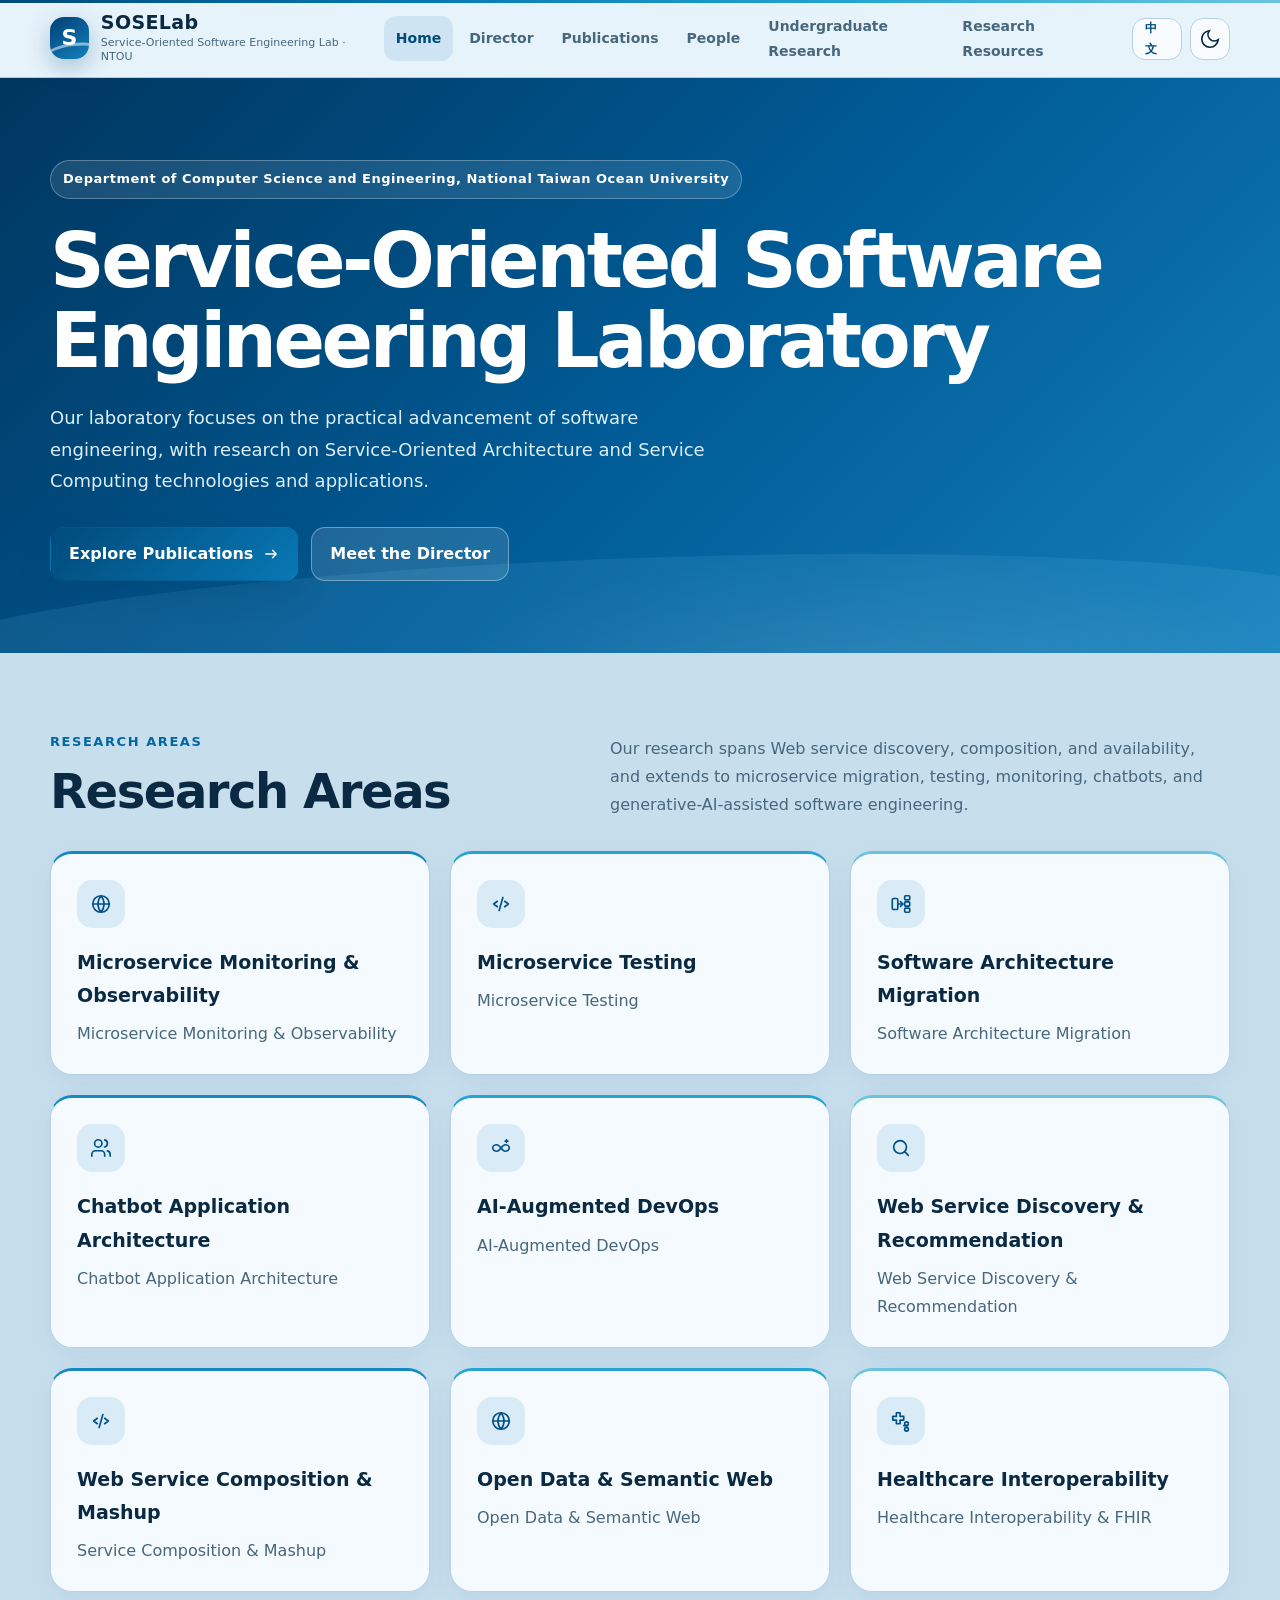
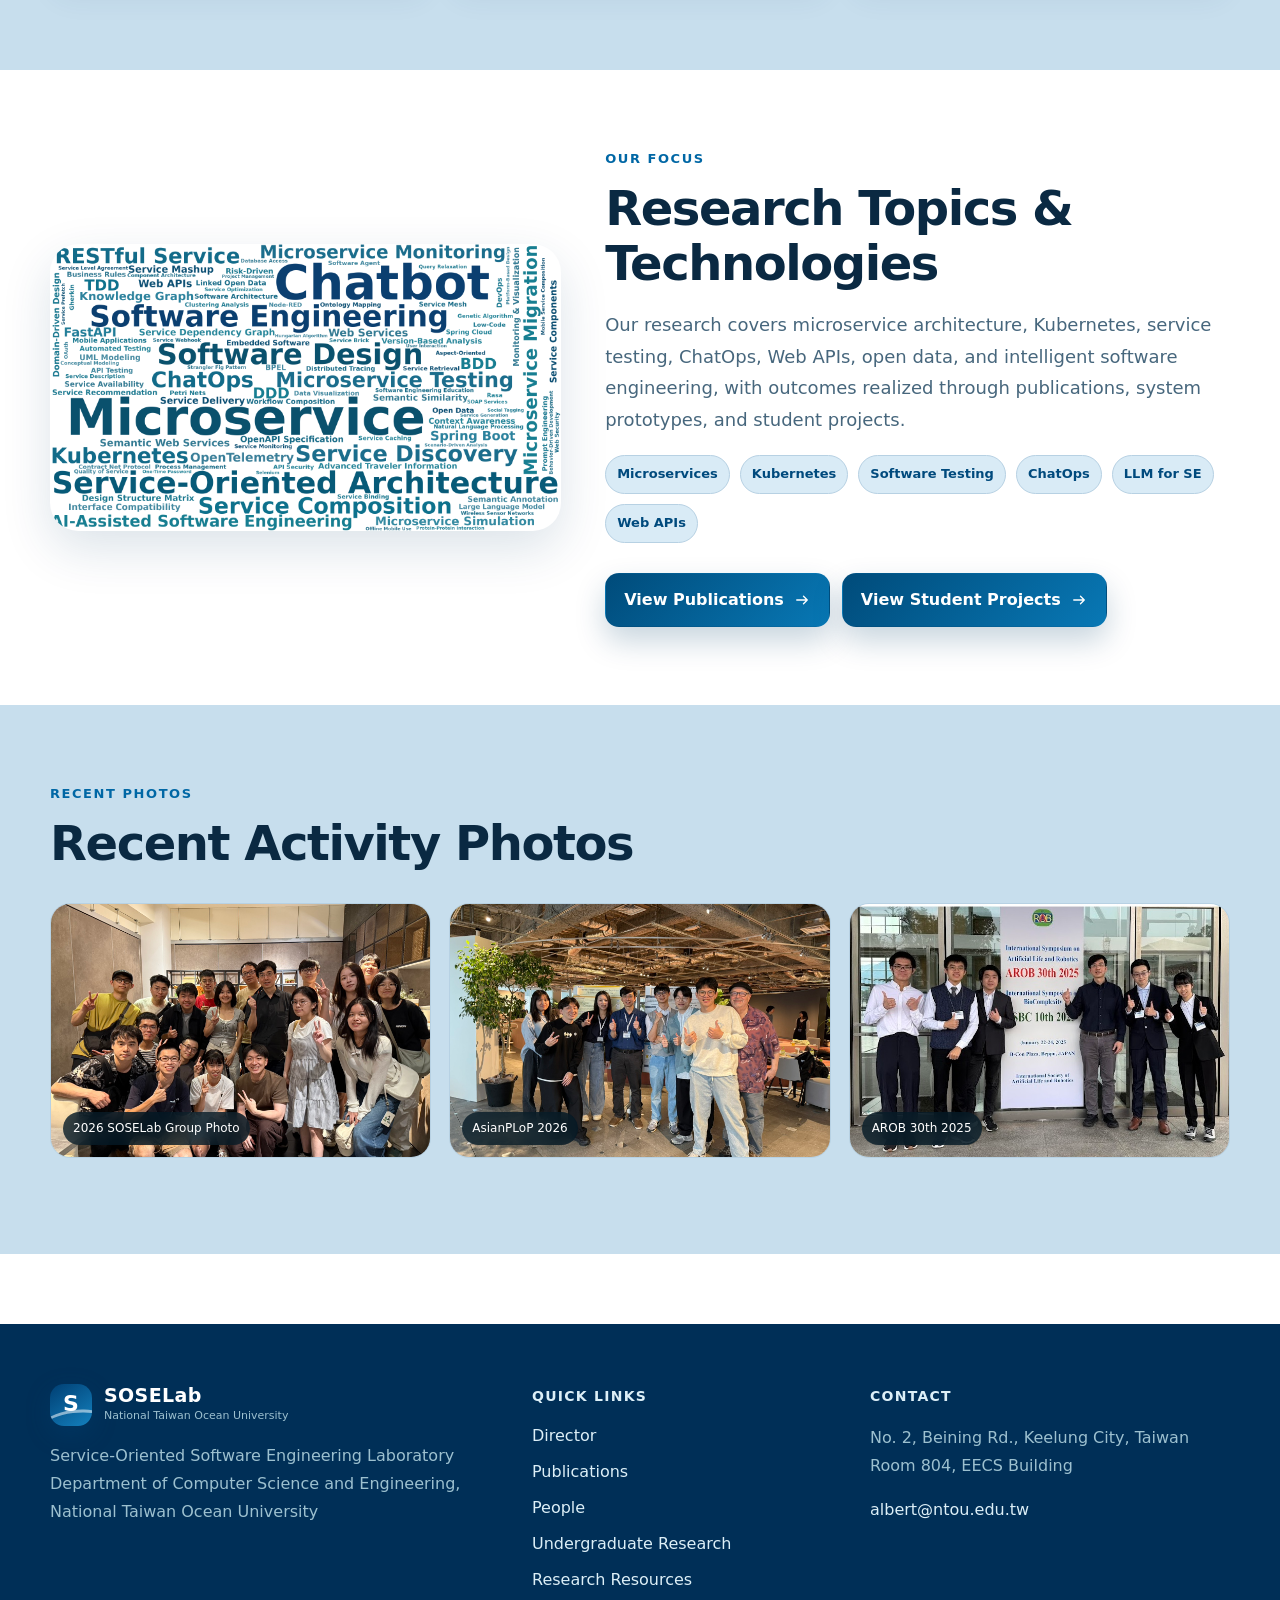
==== en/index.html @ e010d65a "Initial commit" ====
<!DOCTYPE html>

<html data-theme="light" lang="en">
<head>
<meta charset="utf-8"/>
<meta content="width=device-width, initial-scale=1" name="viewport"/>
<title>Home | SOSELab</title>
<meta content="SOSELab - Service-Oriented Software Engineering Laboratory at National Taiwan Ocean University." name="description"/>
<meta content="#004f7c" name="theme-color"/>
<link href="../assets/images/favicon.svg" rel="icon" type="image/svg+xml"/>
<link href="../assets/css/site.css" rel="stylesheet"/>
<link href="../index.html" hreflang="zh-Hant" rel="alternate"/>
<style>
        /* Keep recent activity photos visually consistent without modifying source files. Using a 3:2 presentation ratio. */
        .gallery figure {
            display: flex;
            flex-direction: column;
        }

        .gallery figure img {
            width: 100%;
            aspect-ratio: 3 / 2;
            object-fit: cover;
            object-position: center;
            display: block;
        }

        .gallery figcaption {
            margin-top: auto;
        }
    </style>
</head>
<body class="home-page">
<a class="skip-link" href="#main">Skip to main content</a>
<header class="site-header" id="top">
<div class="container header-inner">
<a aria-label="SOSELab Home" class="brand" href="index.html">
<span class="brand-mark"><span>S</span></span>
<span><strong>SOSELab</strong><small>Service-Oriented Software Engineering Lab · NTOU</small></span>
</a>
<nav aria-label="Main navigation" class="desktop-nav"><a class="nav-link active" href="index.html">Home</a><a class="nav-link" href="director.html">Director</a><a class="nav-link" href="publications.html">Publications</a><a class="nav-link" href="people.html">People</a><a class="nav-link" href="projects.html">Undergraduate Research</a><a class="nav-link" href="resources.html">Research Resources</a></nav>
<div class="header-actions"><a aria-label="切換至中文版" class="lang-switch" href="../index.html" lang="zh-Hant">中文</a>
<button aria-label="Toggle dark mode" class="icon-btn" data-theme-toggle=""><svg aria-hidden="true" class="icon" fill="none" height="22" stroke="currentColor" stroke-linecap="round" stroke-linejoin="round" stroke-width="1.8" viewbox="0 0 24 24" width="22">
<path d="M21 12.79A9 9 0 1 1 11.21 3 7 7 0 0 0 21 12.79Z"></path>
</svg></button>
<button aria-expanded="false" aria-label="Open menu" class="icon-btn mobile-menu-btn" data-menu-toggle=""><svg aria-hidden="true" class="icon" fill="none" height="22" stroke="currentColor" stroke-linecap="round" stroke-linejoin="round" stroke-width="1.8" viewbox="0 0 24 24" width="22">
<path d="M4 7h16M4 12h16M4 17h16"></path>
</svg></button>
</div>
</div>
<nav aria-label="Mobile navigation" class="mobile-nav" data-mobile-nav=""><a class="nav-link active" href="index.html">Home</a><a class="nav-link" href="director.html">Director</a><a class="nav-link" href="publications.html">Publications</a><a class="nav-link" href="people.html">People</a><a class="nav-link" href="projects.html">Undergraduate Research</a><a class="nav-link" href="resources.html">Research Resources</a></nav>
</header>
<main id="main">
<section class="hero">
<div class="container">
<div><span class="eyebrow">Department of Computer Science and Engineering, National Taiwan Ocean University</span>
<h1>Service-Oriented Software Engineering Laboratory</h1>
<p class="lead">Our laboratory focuses on the practical advancement of software engineering, with research on Service-Oriented Architecture and Service Computing technologies and applications.</p>
<div class="actions"><a class="btn btn-primary" href="publications.html">Explore Publications <svg aria-hidden="true" class="icon" fill="none" height="18" stroke="currentColor" stroke-linecap="round" stroke-linejoin="round" stroke-width="1.8" viewbox="0 0 24 24" width="18">
<path d="M5 12h14m-5-5 5 5-5 5"></path>
</svg></a><a class="btn btn-secondary" href="director.html">Meet the Director</a></div>
</div>
</div>
</section>
<section class="section section-alt">
<div class="container">
<div class="section-head">
<div>
<div class="kicker">Research Areas</div>
<h2>Research Areas</h2>
</div>
<p>Our research spans Web service discovery, composition, and availability, and extends to microservice migration, testing, monitoring, chatbots, and generative-AI-assisted software engineering.</p>
</div>
<div class="grid grid-3">
<article class="card research-card reveal">
<div class="card-icon"><svg aria-hidden="true" class="icon" fill="none" height="22" stroke="currentColor" stroke-linecap="round" stroke-linejoin="round" stroke-width="1.8" viewbox="0 0 24 24" width="22">
<circle cx="12" cy="12" r="9"></circle>
<path d="M3 12h18M12 3a14 14 0 0 1 0 18M12 3a14 14 0 0 0 0 18"></path>
</svg></div>
<h3>Microservice Monitoring &amp; Observability</h3>
<p>Microservice Monitoring &amp; Observability</p>
</article>
<article class="card research-card reveal">
<div class="card-icon"><svg aria-hidden="true" class="icon" fill="none" height="22" stroke="currentColor" stroke-linecap="round" stroke-linejoin="round" stroke-width="1.8" viewbox="0 0 24 24" width="22">
<path d="m8 9-4 3 4 3M16 9l4 3-4 3M14 5l-4 14"></path>
</svg></div>
<h3>Microservice Testing</h3>
<p>Microservice Testing</p>
</article>
<article class="card research-card reveal">
<div class="card-icon">
<svg aria-hidden="true" class="icon" fill="none" height="22" stroke="currentColor" stroke-linecap="round" stroke-linejoin="round" stroke-width="1.8" viewbox="0 0 24 24" width="22">
<rect height="12" rx="1.5" width="6" x="2.5" y="6"></rect>
<path d="M9 12h5"></path>
<path d="m11.5 9.5 2.5 2.5-2.5 2.5"></path>
<rect height="4.5" rx="1" width="5.5" x="16" y="3"></rect>
<rect height="4.5" rx="1" width="5.5" x="16" y="9.75"></rect>
<rect height="4.5" rx="1" width="5.5" x="16" y="16.5"></rect>
</svg>
</div>
<h3>Software Architecture Migration</h3>
<p>Software Architecture Migration</p>
</article>
<article class="card research-card reveal">
<div class="card-icon"><svg aria-hidden="true" class="icon" fill="none" height="22" stroke="currentColor" stroke-linecap="round" stroke-linejoin="round" stroke-width="1.8" viewbox="0 0 24 24" width="22">
<path d="M16 21v-2a4 4 0 0 0-4-4H6a4 4 0 0 0-4 4v2"></path>
<circle cx="9" cy="7" r="4"></circle>
<path d="M22 21v-2a4 4 0 0 0-3-3.87M16 3.13a4 4 0 0 1 0 7.75"></path>
</svg></div>
<h3>Chatbot Application Architecture</h3>
<p>Chatbot Application Architecture</p>
</article>
<article class="card research-card reveal">
<div class="card-icon">
<svg aria-hidden="true" class="icon" fill="none" height="22" stroke="currentColor" stroke-linecap="round" stroke-linejoin="round" stroke-width="1.8" viewbox="0 0 24 24" width="22">
<!-- DevOps infinity -->
<path d="M7.5 8.5c-2.5 0-4.5 1.6-4.5 3.5s2 3.5 4.5 3.5
                                        c3.5 0 5.5-7 9-7
                                        2.5 0 4.5 1.6 4.5 3.5s-2 3.5-4.5 3.5
                                        c-3.5 0-5.5-7-9-7Z">
</path>
<!-- AI spark -->
<path d="M18 3v3"></path>
<path d="M16.5 4.5h3"></path>
</svg>
</div>
<h3>AI-Augmented DevOps</h3>
<p>AI-Augmented DevOps</p>
</article>
<article class="card research-card reveal">
<div class="card-icon"><svg aria-hidden="true" class="icon" fill="none" height="22" stroke="currentColor" stroke-linecap="round" stroke-linejoin="round" stroke-width="1.8" viewbox="0 0 24 24" width="22">
<circle cx="11" cy="11" r="7"></circle>
<path d="m20 20-4-4"></path>
</svg></div>
<h3>Web Service Discovery &amp; Recommendation</h3>
<p>Web Service Discovery &amp; Recommendation</p>
</article>
<article class="card research-card reveal">
<div class="card-icon"><svg aria-hidden="true" class="icon" fill="none" height="22" stroke="currentColor" stroke-linecap="round" stroke-linejoin="round" stroke-width="1.8" viewbox="0 0 24 24" width="22">
<path d="m8 9-4 3 4 3M16 9l4 3-4 3M14 5l-4 14"></path>
</svg></div>
<h3>Web Service Composition &amp; Mashup</h3>
<p>Service Composition &amp; Mashup</p>
</article>
<article class="card research-card reveal">
<div class="card-icon"><svg aria-hidden="true" class="icon" fill="none" height="22" stroke="currentColor" stroke-linecap="round" stroke-linejoin="round" stroke-width="1.8" viewbox="0 0 24 24" width="22">
<circle cx="12" cy="12" r="9"></circle>
<path d="M3 12h18M12 3a14 14 0 0 1 0 18M12 3a14 14 0 0 0 0 18"></path>
</svg></div>
<h3>Open Data &amp; Semantic Web</h3>
<p>Open Data &amp; Semantic Web</p>
</article>
<article class="card research-card reveal">
<div class="card-icon">
<svg aria-hidden="true" class="icon" fill="none" height="22" stroke="currentColor" stroke-linecap="round" stroke-linejoin="round" stroke-width="1.8" viewbox="0 0 24 24" width="22">
 Healthcare 
<path d="M7 3h4v4h4v4h-4v4H7v-4H3V7h4V3Z"></path>
 Interoperability 
<circle cx="18" cy="15" r="2"></circle>
<circle cx="18" cy="21" r="2"></circle>
<path d="M15 17h1"></path>
<path d="M18 17v2"></path>
</svg>
</div>
<h3>Healthcare Interoperability</h3>
<p>Healthcare Interoperability &amp; FHIR</p>
</article>
</div>
</div>
</section>
<section class="section">
<div class="container feature-panel">
<div><img alt="SOSELab 研究關鍵字文字雲" src="../assets/images/wordcloud.png"/></div>
<div>
<div class="kicker">Our Focus</div>
<h2 class="page-title">Research Topics &amp; Technologies</h2>
<p class="lead">Our research covers microservice architecture, Kubernetes, service testing, ChatOps, Web APIs, open data, and intelligent software engineering, with outcomes realized through publications, system prototypes, and student projects.</p>
<div class="tag-list"><span class="tag">Microservices</span><span class="tag">Kubernetes</span><span class="tag">Software Testing</span><span class="tag">ChatOps</span><span class="tag">LLM for
                            SE</span><span class="tag">Web APIs</span></div>
<div class="actions"><a class="btn btn-primary" href="publication.html">View Publications <svg aria-hidden="true" class="icon" fill="none" height="18" stroke="currentColor" stroke-linecap="round" stroke-linejoin="round" stroke-width="1.8" viewbox="0 0 24 24" width="18">
<path d="M5 12h14m-5-5 5 5-5 5"></path>
</svg></a>
<a class="btn btn-primary" href="projects.html">View Student Projects <svg aria-hidden="true" class="icon" fill="none" height="18" stroke="currentColor" stroke-linecap="round" stroke-linejoin="round" stroke-width="1.8" viewbox="0 0 24 24" width="18">
<path d="M5 12h14m-5-5 5 5-5 5"></path>
</svg></a>
</div>
</div>
</div>
</section>
<section class="section section-alt">
<div class="container">
<div class="section-head">
<div>
<div class="kicker">Recent Photos</div>
<h2>Recent Activity Photos</h2>
</div>
</div>
<div class="gallery">
<figure><img alt="SOSELab 2026 實驗室合照" loading="lazy" src="../assets/images/soselab-2026.jpg"/>
<figcaption>2026 SOSELab Group Photo</figcaption>
</figure>
<figure><img alt="SOSELab 參與 AsianPLoP 2026 研討會合照" loading="lazy" src="../assets/images/soselab-2026-asianplop.jpg"/>
<figcaption>AsianPLoP 2026</figcaption>
</figure>
<figure><img alt="SOSELab 參與 AROB 30th 2025 研討會合照" loading="lazy" src="../assets/images/soselab-2025-arob.jpeg"/>
<figcaption>AROB 30th 2025</figcaption>
</figure>
</div>
</div>
</section>
</main>
<footer class="site-footer">
<div class="container footer-grid">
<div><a class="brand footer-brand" href="index.html"><span class="brand-mark"><span>S</span></span><span><strong>SOSELab</strong><small>National Taiwan
                            Ocean University</small></span></a>
<p>Service-Oriented Software Engineering Laboratory<br/>Department of Computer Science and Engineering, National Taiwan Ocean University</p>
</div>
<div>
<h3>Quick Links</h3>
<div class="footer-links"><a href="director.html">Director</a><a href="publications.html">Publications</a><a href="people.html">People</a><a href="projects.html">Undergraduate Research</a><a href="resources.html">Research Resources</a>
</div>
</div>
<div>
<h3>Contact</h3>
<p>No. 2, Beining Rd., Keelung City, Taiwan<br/>Room 804, EECS Building</p><a href="mailto:albert@ntou.edu.tw">albert@ntou.edu.tw</a>
</div>
</div>
</footer>
<script src="../assets/js/site.js"></script>
</body>
</html>
---- assets/css/site.css ----
:root {
  --bg: #dcecf7;
  --surface: #f8fcff;
  --surface-2: #cfe4f3;
  --text: #0a2740;
  --muted: #4b6d86;
  --line: #b8d4e6;
  --primary: #0067a5;
  --primary-2: #003f73;
  --accent: #2f8fc7;
  --navy: #002f57;
  --shadow: 0 18px 50px rgba(0, 61, 105, .16);
  --radius: 22px;
  --max: 1180px;
  --header: 78px
}

html[data-theme="dark"] {
  --bg: #061d31;
  --surface: #0b2b45;
  --surface-2: #103a5b;
  --text: #edf7ff;
  --muted: #adc9dc;
  --line: #285879;
  --primary: #54b6ee;
  --primary-2: #8bcdf2;
  --accent: #6bbce9;
  --navy: #d9efff;
  --shadow: 0 18px 55px rgba(0, 0, 0, .32)
}

* {
  box-sizing: border-box
}

html {
  scroll-behavior: smooth
}

body {
  margin: 0;
  background: var(--bg);
  color: var(--text);
  font-family: Inter, "Noto Sans TC", "PingFang TC", "Microsoft JhengHei", system-ui, -apple-system, sans-serif;
  line-height: 1.75
}

a {
  color: inherit;
  text-decoration: none
}

img {
  max-width: 100%;
  display: block
}

button,
input,
select {
  font: inherit
}

.container {
  width: min(calc(100% - 40px), var(--max));
  margin-inline: auto
}

.skip-link {
  position: fixed;
  left: 12px;
  top: -60px;
  background: var(--surface);
  padding: 10px 14px;
  z-index: 9999;
  border-radius: 10px
}

.skip-link:focus {
  top: 12px
}

.site-header {
  height: var(--header);
  position: sticky;
  top: 0;
  z-index: 100;
  background: color-mix(in srgb, var(--bg) 88%, transparent);
  backdrop-filter: blur(18px);
  border-bottom: 1px solid color-mix(in srgb, var(--line) 70%, transparent)
}

.header-inner {
  height: 100%;
  display: flex;
  align-items: center;
  justify-content: space-between;
  gap: 24px
}

.brand {
  display: flex;
  align-items: center;
  gap: 12px
}

.brand-mark {
  width: 42px;
  height: 42px;
  border-radius: 14px;
  display: grid;
  place-items: center;
  background: linear-gradient(145deg, var(--primary-2), var(--accent));
  box-shadow: 0 8px 24px rgba(0, 108, 168, .28);
  color: white;
  font-weight: 800
}

.brand-mark span {
  font-size: 22px
}

.brand strong {
  display: block;
  line-height: 1.1;
  font-size: 19px;
  letter-spacing: .02em
}

.brand small {
  display: block;
  color: var(--muted);
  font-size: 11px;
  line-height: 1.35;
  margin-top: 3px
}

.desktop-nav {
  display: flex;
  align-items: center;
  gap: 4px
}

.nav-link {
  padding: 10px 12px;
  border-radius: 12px;
  color: var(--muted);
  font-size: 14px;
  font-weight: 650
}

.nav-link:hover,
.nav-link.active {
  background: var(--surface-2);
  color: var(--primary-2)
}

.header-actions {
  display: flex;
  gap: 8px
}

.icon-btn {
  width: 42px;
  height: 42px;
  border: 1px solid var(--line);
  background: var(--surface);
  color: var(--text);
  border-radius: 13px;
  display: grid;
  place-items: center;
  cursor: pointer
}

.icon-btn:hover {
  transform: translateY(-1px);
  box-shadow: var(--shadow)
}

.mobile-menu-btn,
.mobile-nav {
  display: none
}

.icon {
  vertical-align: -.16em
}

.hero {
  position: relative;
  overflow: hidden;
  padding: 82px 0 72px;
  background: radial-gradient(circle at 15% 20%, color-mix(in srgb, var(--accent) 18%, transparent), transparent 36%), radial-gradient(circle at 85% 0%, color-mix(in srgb, var(--primary-2) 18%, transparent), transparent 36%)
}

.hero-grid {
  display: grid;
  grid-template-columns: 1.05fr .95fr;
  gap: 56px;
  align-items: center
}

.eyebrow {
  display: inline-flex;
  align-items: center;
  gap: 9px;
  padding: 7px 12px;
  border: 1px solid color-mix(in srgb, var(--primary) 30%, var(--line));
  background: color-mix(in srgb, var(--surface) 75%, transparent);
  border-radius: 999px;
  color: var(--primary-2);
  font-size: 13px;
  font-weight: 750;
  letter-spacing: .04em
}

.hero h1 {
  font-size: clamp(42px, 6.2vw, 76px);
  line-height: 1.05;
  margin: 22px 0 22px;
  letter-spacing: -.045em
}

.gradient-text {
  background: linear-gradient(120deg, var(--primary-2), var(--accent));
  -webkit-background-clip: text;
  background-clip: text;
  color: transparent
}

.lead {
  font-size: 18px;
  color: var(--muted);
  max-width: 680px
}

.actions {
  display: flex;
  flex-wrap: wrap;
  gap: 12px;
  margin-top: 30px
}

.btn {
  display: inline-flex;
  align-items: center;
  justify-content: center;
  gap: 9px;
  padding: 12px 18px;
  border-radius: 14px;
  border: 1px solid var(--line);
  font-weight: 750;
  transition: .2s ease
}

.btn-primary {
  background: linear-gradient(135deg, var(--primary-2), var(--primary));
  color: white;
  border-color: transparent;
  box-shadow: 0 14px 30px rgba(0, 63, 107, .22)
}

.btn-secondary {
  background: var(--surface)
}

.btn:hover {
  transform: translateY(-2px);
  box-shadow: var(--shadow)
}

.hero-media {
  position: relative
}

.hero-photo {
  border-radius: 30px;
  aspect-ratio: 1.22;
  object-fit: cover;
  box-shadow: 0 35px 80px rgba(8, 47, 73, .24);
  border: 7px solid color-mix(in srgb, var(--surface) 78%, transparent)
}

.floating-card {
  position: absolute;
  left: -28px;
  bottom: -26px;
  padding: 16px 18px;
  background: color-mix(in srgb, var(--surface) 90%, transparent);
  border: 1px solid var(--line);
  backdrop-filter: blur(16px);
  box-shadow: var(--shadow);
  border-radius: 18px
}

.floating-card strong {
  display: block;
  font-size: 26px;
  color: var(--primary-2);
  line-height: 1.1
}

.floating-card span {
  font-size: 12px;
  color: var(--muted)
}

.section {
  padding: 78px 0
}

.section.compact {
  padding: 52px 0
}

.section-alt {
  background: var(--surface-2)
}

.section-head {
  display: flex;
  align-items: end;
  justify-content: space-between;
  gap: 20px;
  margin-bottom: 32px
}

.section-head h2,
.page-title {
  font-size: clamp(30px, 4vw, 48px);
  line-height: 1.15;
  margin: 0;
  letter-spacing: -.03em
}

.section-head p {
  max-width: 620px;
  color: var(--muted);
  margin: 0
}

.kicker {
  color: var(--primary);
  font-size: 13px;
  font-weight: 800;
  letter-spacing: .12em;
  text-transform: uppercase;
  margin-bottom: 10px
}

.grid {
  display: grid;
  gap: 20px
}

.grid-3 {
  grid-template-columns: repeat(3, 1fr)
}

.grid-4 {
  grid-template-columns: repeat(4, 1fr)
}

.card {
  background: var(--surface);
  border: 1px solid var(--line);
  border-radius: var(--radius);
  padding: 26px;
  box-shadow: 0 8px 28px rgba(8, 47, 73, .04)
}

.card:hover {
  box-shadow: var(--shadow)
}

.card-icon {
  width: 48px;
  height: 48px;
  border-radius: 15px;
  display: grid;
  place-items: center;
  background: var(--surface-2);
  color: var(--primary-2);
  margin-bottom: 18px
}

.card h3 {
  margin: 0 0 8px;
  font-size: 19px
}

.card p {
  margin: 0;
  color: var(--muted)
}

.stat-card strong {
  font-size: 36px;
  line-height: 1;
  color: var(--primary-2);
  display: block
}

.stat-card span {
  color: var(--muted);
  font-size: 13px
}

.research-card {
  min-height: 210px;
  display: flex;
  flex-direction: column
}

.research-card .number {
  margin-top: auto;
  color: var(--muted);
  font-size: 12px;
  font-weight: 800;
  letter-spacing: .12em
}

.feature-panel {
  display: grid;
  grid-template-columns: .9fr 1.1fr;
  gap: 44px;
  align-items: center
}

.feature-panel img {
  border-radius: 28px;
  background: white;
  box-shadow: var(--shadow)
}

.tag-list {
  display: flex;
  flex-wrap: wrap;
  gap: 10px;
  margin-top: 20px
}

.tag {
  padding: 7px 11px;
  border-radius: 999px;
  background: var(--surface-2);
  border: 1px solid var(--line);
  color: var(--primary-2);
  font-size: 13px;
  font-weight: 700
}

.page-hero {
  padding: 64px 0 42px;
  background: linear-gradient(180deg, color-mix(in srgb, var(--surface-2) 85%, transparent), transparent)
}

.breadcrumbs {
  display: flex;
  gap: 8px;
  align-items: center;
  color: var(--muted);
  font-size: 13px;
  margin-bottom: 18px
}

.page-subtitle {
  font-size: 17px;
  color: var(--muted);
  max-width: 760px
}

.toolbar {
  display: flex;
  gap: 12px;
  flex-wrap: wrap;
  margin: 26px 0
}

.search-box {
  position: relative;
  flex: 1;
  min-width: 260px
}

.search-box .icon {
  position: absolute;
  left: 14px;
  top: 50%;
  transform: translateY(-50%);
  color: var(--muted)
}

.search-box input,
.filter-select {
  width: 100%;
  height: 48px;
  border: 1px solid var(--line);
  background: var(--surface);
  color: var(--text);
  border-radius: 14px;
  padding: 0 14px
}

.search-box input {
  padding-left: 44px
}

.filter-select {
  width: auto;
  min-width: 180px
}

.list-stack {
  display: grid;
  gap: 12px
}

.list-item {
  display: grid;
  grid-template-columns: auto 1fr auto;
  gap: 16px;
  align-items: start;
  background: var(--surface);
  border: 1px solid var(--line);
  border-radius: 18px;
  padding: 18px 20px
}

.list-index {
  width: 34px;
  height: 34px;
  border-radius: 10px;
  background: var(--surface-2);
  display: grid;
  place-items: center;
  color: var(--primary-2);
  font-weight: 800;
  font-size: 13px
}

.list-item h3 {
  font-size: 16px;
  margin: 0 0 5px;
  line-height: 1.45
}

.list-meta {
  color: var(--muted);
  font-size: 13px
}

.pill {
  display: inline-flex;
  align-items: center;
  padding: 5px 9px;
  border-radius: 999px;
  background: var(--surface-2);
  color: var(--primary-2);
  font-size: 11px;
  font-weight: 800;
  white-space: nowrap
}

.profile-grid {
  display: grid;
  grid-template-columns: 360px 1fr;
  gap: 28px
}

.profile-card {
  position: sticky;
  top: calc(var(--header) + 24px);
  height: max-content
}

.profile-avatar {
  height: 190px;
  border-radius: 20px;
  background: linear-gradient(145deg, var(--primary-2), var(--accent));
  display: grid;
  place-items: center;
  color: white;
  margin-bottom: 20px;
  overflow: hidden;
  position: relative
}

.profile-avatar::after {
  content: 'SP';
  font-size: 70px;
  font-weight: 850;
  letter-spacing: -.06em;
  opacity: .96
}

.contact-list {
  display: grid;
  gap: 12px
}

.contact-row {
  display: flex;
  gap: 11px;
  align-items: flex-start;
  color: var(--muted);
  font-size: 14px
}

.contact-row .icon {
  color: var(--primary);
  flex: 0 0 auto;
  margin-top: 2px
}

.timeline {
  position: relative;
  padding-left: 28px
}

.timeline::before {
  content: '';
  position: absolute;
  left: 8px;
  top: 7px;
  bottom: 7px;
  width: 2px;
  background: var(--line)
}

.timeline-item {
  position: relative;
  margin-bottom: 22px
}

.timeline-item::before {
  content: '';
  position: absolute;
  left: -25px;
  top: 7px;
  width: 10px;
  height: 10px;
  border-radius: 50%;
  background: var(--accent);
  box-shadow: 0 0 0 5px var(--surface-2)
}

.timeline-item h3 {
  margin: 0 0 3px;
  font-size: 16px
}

.timeline-item p {
  margin: 0;
  color: var(--muted);
  font-size: 14px
}

.accordion {
  border: 1px solid var(--line);
  border-radius: 18px;
  background: var(--surface);
  overflow: hidden
}

.accordion summary {
  cursor: pointer;
  padding: 18px 20px;
  font-weight: 800;
  list-style: none;
  display: flex;
  justify-content: space-between;
  align-items: center
}

.accordion summary::-webkit-details-marker {
  display: none
}

.accordion-content {
  padding: 0 20px 20px
}

.plain-list {
  margin: 0;
  padding-left: 22px
}

.plain-list li {
  margin: 9px 0
}

.members-current {
  display: flex;
  flex-wrap: wrap;
  gap: 10px
}

.member-chip {
  background: var(--surface);
  border: 1px solid var(--line);
  padding: 9px 13px;
  border-radius: 999px;
  font-weight: 700
}

.gallery {
  columns: 3 280px;
  column-gap: 18px
}

.gallery figure {
  break-inside: avoid;
  margin: 0 0 18px;
  position: relative;
  border-radius: 20px;
  overflow: hidden;
  background: var(--surface);
  border: 1px solid var(--line)
}

.gallery img {
  width: 100%;
  transition: .35s
}

.gallery figure:hover img {
  transform: scale(1.025)
}

.gallery figcaption {
  position: absolute;
  left: 12px;
  bottom: 12px;
  background: rgba(3, 25, 38, .78);
  color: white;
  padding: 6px 10px;
  border-radius: 999px;
  font-size: 12px;
  backdrop-filter: blur(8px)
}

.project-grid {
  display: grid;
  grid-template-columns: repeat(2, 1fr);
  gap: 18px
}

.project-card {
  background: var(--surface);
  border: 1px solid var(--line);
  border-radius: 20px;
  padding: 22px
}

.project-card h3 {
  margin: 0 0 9px;
  font-size: 17px
}

.project-card .students {
  color: var(--primary-2);
  font-size: 13px;
  font-weight: 750;
  margin-bottom: 10px
}

.award-list {
  margin: 0;
  padding-left: 20px;
  color: var(--muted);
  font-size: 14px
}

.award-list li {
  margin: 4px 0
}

.resource-grid {
  display: grid;
  grid-template-columns: repeat(3, 1fr);
  gap: 18px
}

.resource-card {
  display: flex;
  align-items: center;
  gap: 14px;
  background: var(--surface);
  border: 1px solid var(--line);
  border-radius: 18px;
  padding: 18px
}

.resource-card:hover {
  border-color: var(--primary);
  box-shadow: var(--shadow);
  transform: translateY(-2px)
}

.resource-card .card-icon {
  margin: 0;
  flex: 0 0 auto
}

.resource-card strong {
  display: block
}

.resource-card small {
  color: var(--muted)
}

.notice {
  display: flex;
  gap: 14px;
  padding: 18px 20px;
  border-radius: 18px;
  background: color-mix(in srgb, var(--primary) 8%, var(--surface));
  border: 1px solid color-mix(in srgb, var(--primary) 28%, var(--line));
  color: var(--muted)
}

.notice strong {
  color: var(--text)
}

.empty-state {
  display: none;
  text-align: center;
  padding: 42px;
  color: var(--muted)
}

.site-footer {
  background: #032b45;
  color: #dceff7;
  margin-top: 70px;
  padding: 60px 0 24px
}

.footer-grid {
  display: grid;
  grid-template-columns: 1.2fr .8fr 1fr;
  gap: 50px
}

.footer-brand {
  color: white
}

.footer-brand small,
.site-footer p {
  color: #9cc0cf
}

.site-footer h3 {
  margin-top: 0;
  font-size: 14px;
  text-transform: uppercase;
  letter-spacing: .09em
}

.footer-links {
  display: grid;
  gap: 8px
}

.site-footer a:hover {
  color: #5eead4
}

.footer-bottom {
  border-top: 1px solid rgba(255, 255, 255, .12);
  margin-top: 42px;
  padding-top: 20px;
  display: flex;
  justify-content: space-between;
  gap: 20px;
  color: #8fb5c3;
  font-size: 12px
}

.footer-bottom a {
  display: flex;
  align-items: center;
  gap: 6px
}

.reveal {
  opacity: 0;
  transform: translateY(18px);
  transition: .6s ease
}

.reveal.visible {
  opacity: 1;
  transform: none
}

@media(max-width:980px) {
  .desktop-nav {
    display: none
  }

  .mobile-menu-btn {
    display: grid
  }

  .mobile-nav {
    display: none;
    position: absolute;
    top: var(--header);
    left: 0;
    right: 0;
    background: var(--surface);
    border-bottom: 1px solid var(--line);
    padding: 12px 20px 20px;
    box-shadow: var(--shadow)
  }

  .mobile-nav.open {
    display: grid
  }

  .hero-grid,
  .feature-panel,
  .profile-grid {
    grid-template-columns: 1fr
  }

  .hero-media {
    max-width: 760px
  }

  .profile-card {
    position: static
  }

  .grid-4 {
    grid-template-columns: repeat(2, 1fr)
  }

  .grid-3,
  .resource-grid {
    grid-template-columns: repeat(2, 1fr)
  }
}

@media(max-width:680px) {
  :root {
    --header: 68px
  }

  .container {
    width: min(calc(100% - 24px), var(--max))
  }

  .brand small {
    display: none
  }

  .hero {
    padding: 54px 0 48px
  }

  .hero-grid {
    gap: 34px
  }

  .hero h1 {
    font-size: 44px
  }

  .floating-card {
    left: 10px;
    bottom: -20px
  }

  .section {
    padding: 58px 0
  }

  .section-head {
    display: block
  }

  .section-head p {
    margin-top: 10px
  }

  .grid-3,
  .grid-4,
  .resource-grid,
  .project-grid {
    grid-template-columns: 1fr
  }

  .list-item {
    grid-template-columns: auto 1fr
  }

  .list-item .pill {
    grid-column: 2
  }

  .toolbar {
    display: grid
  }

  .filter-select {
    width: 100%
  }

  .footer-grid {
    grid-template-columns: 1fr;
    gap: 28px
  }

  .footer-bottom {
    display: block
  }

  .gallery {
    columns: 1
  }

  .page-hero {
    padding: 44px 0 30px
  }

  .profile-grid {
    gap: 18px
  }
}

@media(prefers-reduced-motion:reduce) {
  * {
    scroll-behavior: auto !important;
    transition: none !important;
    animation: none !important
  }

  .reveal {
    opacity: 1;
    transform: none
  }
}

/* NTOU-inspired ocean identity */
.site-header::before {
  content: "";
  position: absolute;
  left: 0;
  right: 0;
  top: 0;
  height: 3px;
  background: linear-gradient(90deg, var(--primary-2), var(--primary), var(--accent), var(--seafoam))
}

.brand-mark {
  position: relative;
  overflow: hidden;
  background: linear-gradient(145deg, var(--primary-2), var(--primary) 58%, var(--accent))
}

.brand-mark::after {
  content: "";
  position: absolute;
  width: 56px;
  height: 18px;
  left: -7px;
  bottom: -8px;
  border-radius: 50%;
  border: 3px solid rgba(255, 255, 255, .52);
  transform: rotate(-7deg)
}

.lang-switch {
  height: 42px;
  min-width: 48px;
  padding: 0 12px;
  border: 1px solid var(--line);
  background: var(--surface);
  color: var(--primary-2);
  border-radius: 13px;
  display: inline-flex;
  align-items: center;
  justify-content: center;
  font-size: 12px;
  font-weight: 850;
  letter-spacing: .06em;
  transition: .2s ease
}

.lang-switch:hover {
  transform: translateY(-1px);
  box-shadow: var(--shadow);
  border-color: color-mix(in srgb, var(--primary) 55%, var(--line))
}

.hero::before {
  content: "";
  position: absolute;
  inset: auto -7% -125px;
  height: 220px;
  border-radius: 50% 50% 0 0/35% 35% 0 0;
  background: color-mix(in srgb, var(--primary) 8%, transparent);
  transform: rotate(-2deg);
  pointer-events: none
}

.hero::after {
  content: "";
  position: absolute;
  left: -5%;
  right: -5%;
  bottom: -145px;
  height: 220px;
  border-radius: 50% 50% 0 0/32% 32% 0 0;
  background: color-mix(in srgb, var(--accent) 7%, transparent);
  transform: rotate(2deg);
  pointer-events: none
}

.hero-grid {
  position: relative;
  z-index: 1
}

.research-card {
  border-top: 3px solid color-mix(in srgb, var(--primary) 60%, var(--accent));
  min-height: 190px
}

.research-card:nth-child(3n+2) {
  border-top-color: var(--accent)
}

.research-card:nth-child(3n) {
  border-top-color: var(--seafoam)
}

.page-hero {
  position: relative;
  overflow: hidden
}

.page-hero::after {
  content: "";
  position: absolute;
  width: 420px;
  height: 420px;
  right: -160px;
  top: -280px;
  border: 70px solid color-mix(in srgb, var(--accent) 7%, transparent);
  border-radius: 50%;
  pointer-events: none
}

.bilingual-note {
  margin-top: 16px;
  font-size: 13px;
  color: var(--muted)
}

@media(max-width:680px) {
  .lang-switch {
    height: 40px;
    min-width: 44px;
    padding: 0 9px
  }

  .header-actions {
    gap: 6px
  }
}


/* Unified NTOU blue theme */
:root {
  --bg: #dcecf8;
  --surface: #f8fcff;
  --surface-2: #cfe4f3;
  --text: #0a2942;
  --muted: #47677d;
  --line: #b7d1e3;
  --primary: #0878b5;
  --primary-2: #004b7a;
  --accent: #26a4d1;
  --seafoam: #6bc4df;
  --navy: #052f50;
  --shadow: 0 18px 50px rgba(0, 59, 101, .14)
}

html[data-theme="dark"] {
  --bg: #031d31;
  --surface: #082b46;
  --surface-2: #0c3a5c;
  --text: #eef8ff;
  --muted: #b0cde0;
  --line: #245779;
  --primary: #50b8e5;
  --primary-2: #8dd7f5;
  --accent: #4fc3ec;
  --seafoam: #7bd4ec;
  --navy: #e8f7ff;
  --shadow: 0 18px 55px rgba(0, 0, 0, .34)
}

body {
  background:
    radial-gradient(circle at 8% 5%, rgba(255, 255, 255, .60), transparent 28%),
    linear-gradient(145deg, #d5e9f6 0%, #eaf5fb 48%, #c8e0f1 100%);
  background-attachment: fixed
}

html[data-theme="dark"] body {
  background:
    radial-gradient(circle at 8% 5%, rgba(48, 139, 191, .16), transparent 30%),
    linear-gradient(145deg, #021725 0%, #062a43 52%, #031d31 100%);
  background-attachment: fixed
}

.site-header {
  background: color-mix(in srgb, #dcecf8 91%, transparent);
  border-bottom-color: rgba(0, 75, 122, .18)
}

html[data-theme="dark"] .site-header {
  background: color-mix(in srgb, #031d31 90%, transparent)
}

.hero {
  color: #fff;
  background:
    radial-gradient(circle at 14% 18%, rgba(87, 195, 235, .28), transparent 35%),
    radial-gradient(circle at 88% 4%, rgba(255, 255, 255, .13), transparent 32%),
    linear-gradient(135deg, #003b63 0%, #005b91 52%, #147eac 100%)
}

.hero .lead {
  color: rgba(238, 248, 255, .88)
}

.hero .eyebrow {
  color: #e3f7ff;
  border-color: rgba(255, 255, 255, .34);
  background: rgba(255, 255, 255, .10)
}

.hero .gradient-text {
  background: linear-gradient(120deg, #ffffff, #9fe3fb);
  -webkit-background-clip: text;
  background-clip: text;
  color: transparent
}

.hero .btn-secondary {
  color: #fff;
  background: rgba(255, 255, 255, .12);
  border-color: rgba(255, 255, 255, .42)
}

.hero .btn-secondary:hover {
  background: rgba(255, 255, 255, .20)
}

.hero-photo {
  border-color: rgba(255, 255, 255, .82);
  box-shadow: 0 35px 80px rgba(0, 25, 48, .38)
}

.hero::before {
  background: rgba(112, 199, 232, .12)
}

.hero::after {
  background: rgba(255, 255, 255, .07)
}

.section-alt {
  background: rgba(195, 222, 240, .76)
}

html[data-theme="dark"] .section-alt {
  background: rgba(8, 47, 76, .78)
}

.page-hero {
  color: #fff;
  background:
    radial-gradient(circle at 86% 10%, rgba(117, 210, 241, .20), transparent 30%),
    linear-gradient(135deg, #00436f 0%, #0878ad 100%)
}

.page-hero .page-subtitle,
.page-hero .breadcrumbs,
.page-hero .bilingual-note {
  color: rgba(235, 247, 255, .84)
}

.page-hero .breadcrumbs a:hover {
  color: #fff
}

.page-hero .kicker {
  color: #bdeaff
}

.page-hero .gradient-text {
  background: linear-gradient(120deg, #fff, #aee7fb);
  -webkit-background-clip: text;
  background-clip: text;
  color: transparent
}

.card,
.list-item,
.accordion,
.project-card,
.resource-card,
.member-chip,
.search-box input,
.filter-select {
  box-shadow: 0 8px 28px rgba(0, 66, 108, .06)
}

.site-footer {
  background: linear-gradient(135deg, #022c4a, #064d77)
}

/* Complete NTOU-blue theme overrides */
body {
  background: linear-gradient(180deg, #d4e8f5 0%, var(--bg) 36%, #e7f2f9 100%);
  background-attachment: fixed
}

.site-header {
  background: color-mix(in srgb, #e8f4fb 91%, transparent);
  border-bottom-color: #aecfe3
}

.brand-mark {
  background: linear-gradient(145deg, #003f73, #1481be);
  box-shadow: 0 8px 24px rgba(0, 70, 120, .3)
}

.hero {
  background: linear-gradient(135deg, #00365f 0%, #005b96 52%, #147fb9 100%);
  color: #fff
}

.hero::after {
  content: '';
  position: absolute;
  inset: auto -12% -55% 30%;
  height: 75%;
  background: radial-gradient(ellipse, rgba(255, 255, 255, .12), transparent 68%);
  pointer-events: none
}

.hero .container {
  position: relative;
  z-index: 1
}

.hero .lead {
  color: #dbeef9
}

.hero .eyebrow {
  color: #fff;
  border-color: rgba(255, 255, 255, .28);
  background: rgba(255, 255, 255, .1)
}

.hero .gradient-text {
  background: none;
  color: #fff;
  -webkit-text-fill-color: initial
}

.hero .btn-secondary {
  background: rgba(255, 255, 255, .12);
  border-color: rgba(255, 255, 255, .35);
  color: #fff
}

.hero-photo {
  border-color: rgba(255, 255, 255, .72);
  box-shadow: 0 35px 80px rgba(0, 24, 48, .34)
}

.page-hero {
  background: linear-gradient(135deg, #003a68, #086ba5);
  color: #fff
}

.page-hero .page-subtitle,
.page-hero .breadcrumbs {
  color: #d6ebf7
}

.page-hero .gradient-text {
  background: none;
  color: #fff;
  -webkit-text-fill-color: initial
}

.page-hero .kicker {
  color: #bfe5fb
}

.section-alt {
  background: #c7deed
}

.card,
.project-card,
.resource-card,
.gallery figure {
  background: rgba(248, 252, 255, .95)
}

.kicker {
  color: #0067a5
}

.card-icon {
  background: #d8ebf7;
  color: #004f86
}

.tag,
.pill {
  background: #d9ebf6;
  color: #004a7d
}

.notice {
  background: #d7eaf6;
  border-color: #91bdd8
}

.site-footer {
  background: #002f57
}

.history-note {
  color: var(--muted);
  margin-top: -6px;
  margin-bottom: 18px
}

.history-list li {
  padding: 7px 0;
  border-bottom: 1px solid color-mix(in srgb, var(--line) 65%, transparent)
}

.history-list li:last-child {
  border-bottom: 0
}

.complete-history .accordion {
  margin-top: 16px
}

html[data-theme="dark"] body {
  background: linear-gradient(180deg, #061d31, #08263e)
}

html[data-theme="dark"] .site-header {
  background: color-mix(in srgb, #08263e 91%, transparent)
}

html[data-theme="dark"] .card,
html[data-theme="dark"] .project-card,
html[data-theme="dark"] .resource-card,
html[data-theme="dark"] .gallery figure {
  background: var(--surface)
}

html[data-theme="dark"] .section-alt {
  background: #0d3451
}

/* Final content enhancements */
.profile-avatar {
  height: 310px;
  background: var(--surface-2)
}

.profile-avatar::after {
  display: none
}

.profile-avatar img {
  width: 100%;
  height: 100%;
  object-fit: cover;
  object-position: center top
}

.resource-card {
  align-items: flex-start;
  min-height: 142px;
  position: relative
}

.resource-copy {
  min-width: 0;
  display: flex;
  flex-direction: column;
  gap: 4px
}

.resource-copy small {
  line-height: 1.45
}

.resource-category {
  display: inline-flex;
  width: max-content;
  max-width: 100%;
  margin-top: 7px;
  padding: 3px 8px;
  border-radius: 999px;
  background: var(--surface-2);
  color: var(--primary-2);
  font-size: 11px;
  font-weight: 750
}

.resource-external {
  margin-left: auto;
  flex: 0 0 auto;
  color: var(--muted)
}

@media(max-width:680px) {
  .profile-avatar {
    height: min(110vw, 390px)
  }

  .resource-card {
    min-height: auto
  }
}


/* Chronological records and restored links */
.sort-control {
  display: flex;
  align-items: center;
  justify-content: flex-end;
  gap: 10px;
  margin: 0px 0 20px
}

.sort-control label {
  font-size: 13px;
  font-weight: 800;
  color: var(--muted)
}

.sort-control .filter-select {
  min-width: 180px
}

.record-link {
  display: inline-flex;
  margin-top: 8px;
  color: var(--primary-2);
  font-size: 13px;
  font-weight: 800;
  text-decoration: underline;
  text-underline-offset: 3px
}

.publication-title-link:hover,
.inline-link:hover {
  color: var(--accent);
  text-decoration: underline;
  text-underline-offset: 3px
}

.sortable-history {
  list-style: none !important;
  padding-left: 0 !important;
  display: grid;
  gap: 10px
}

.sortable-history>li {
  display: grid;
  grid-template-columns: 40px 1fr;
  gap: 12px;
  align-items: start;
  margin: 0;
  padding: 12px 14px;
  border: 1px solid var(--line);
  border-radius: 14px;
  background: var(--surface)
}

.history-index,
.project-index {
  display: grid;
  place-items: center;
  min-width: 32px;
  height: 32px;
  padding: 0 7px;
  border-radius: 10px;
  background: var(--surface-2);
  color: var(--primary-2);
  font-size: 12px;
  font-weight: 850
}

.history-content {
  min-width: 0
}

.project-card {
  position: relative
}

.project-index {
  position: absolute;
  right: 16px;
  top: 16px
}

.project-card>.pill {
  margin-right: 42px
}

.profile-card img,
.director-photo {
  object-fit: cover;
  object-position: center top;
  background: #fff
}

.resource-card .card-icon {
  font-weight: 900
}

@media(max-width:680px) {
  .sort-control {
    justify-content: stretch;
    display: grid
  }

  .sort-control .filter-select {
    width: 100%
  }

  .sortable-history>li {
    grid-template-columns: 34px 1fr;
    padding: 11px
  }

  .history-index {
    min-width: 30px;
    height: 30px
  }
}

/* Exact director portrait supplied by Prof. Ma */
.profile-avatar:has(img) {
  height: auto;
  aspect-ratio: 6/7;
  background: #fff
}

.profile-avatar:has(img)::after {
  display: none !important
}

.profile-avatar:has(img) img {
  display: block;
  width: 100%;
  height: 100%;
  object-fit: contain;
  object-position: center;
  background: #fff
}

.numbering-note {
  display: inline-block;
  margin-top: 3px;
  font-size: 13px
}
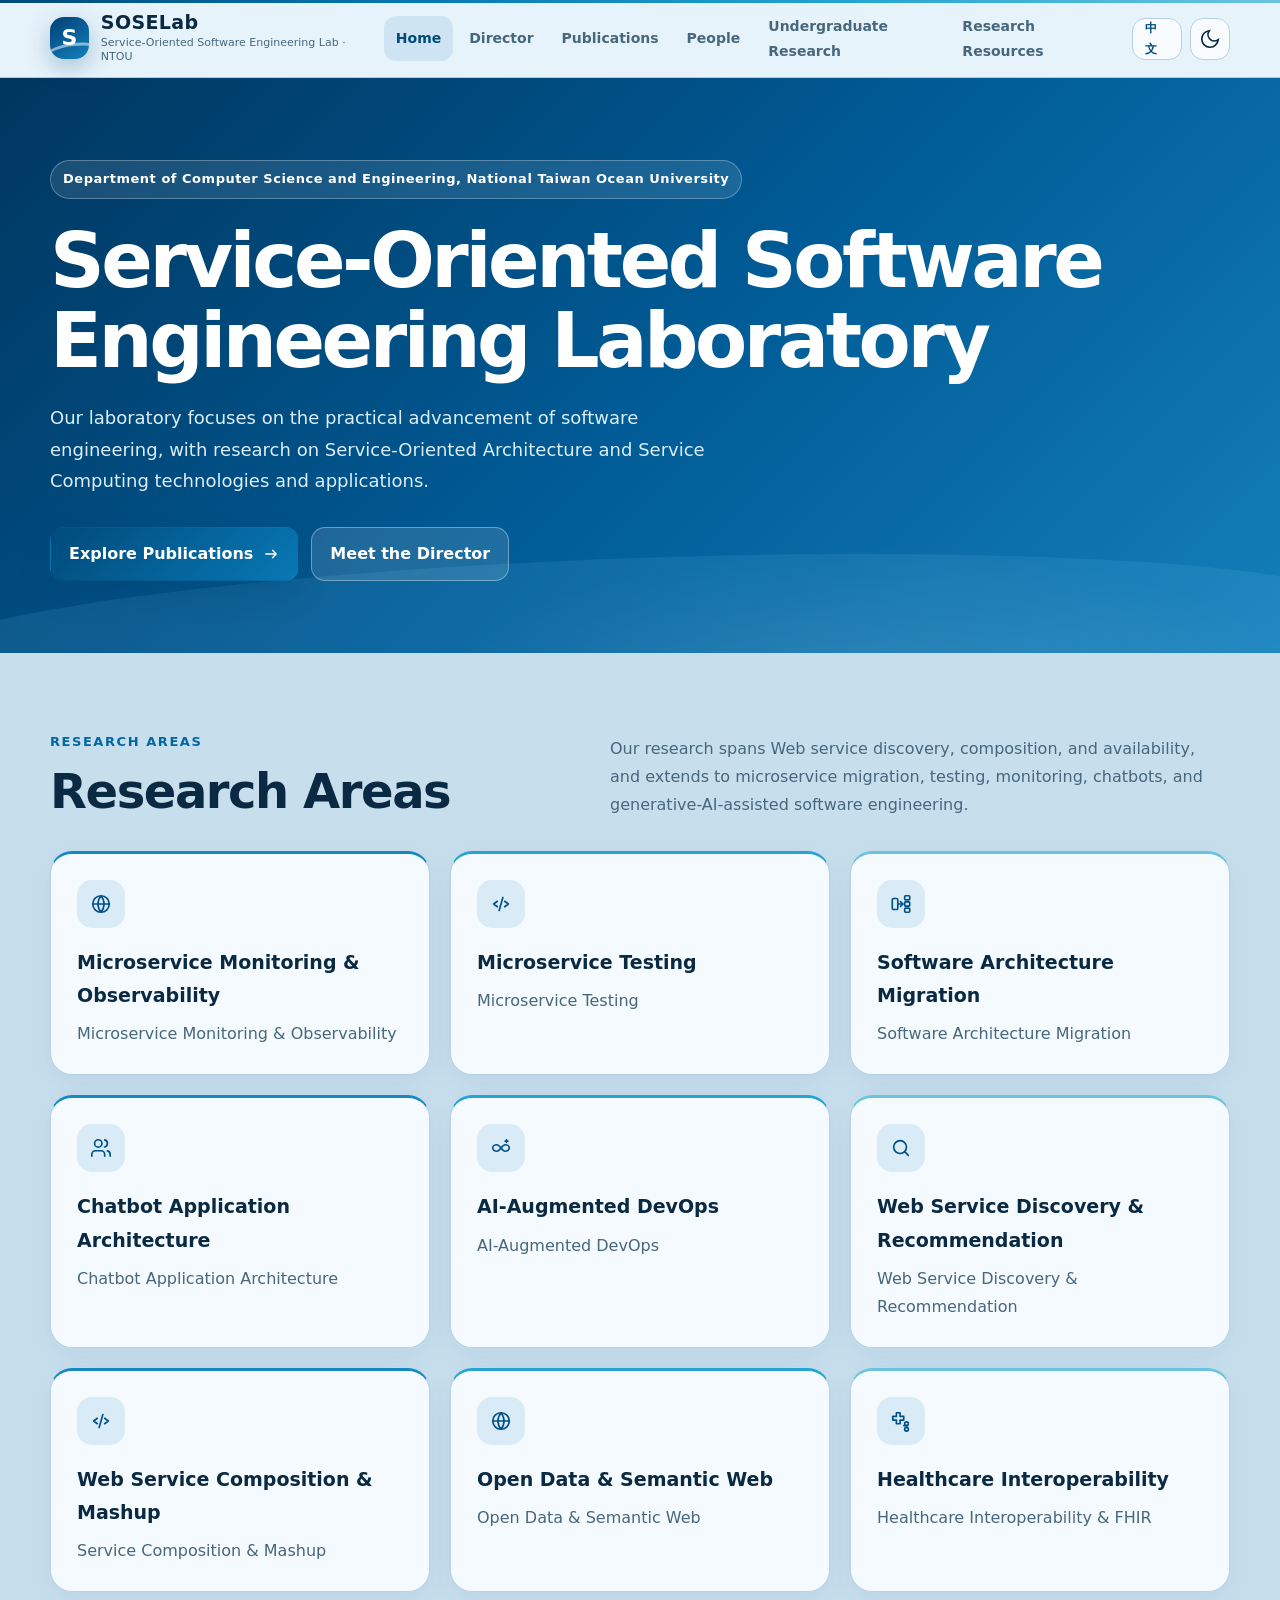
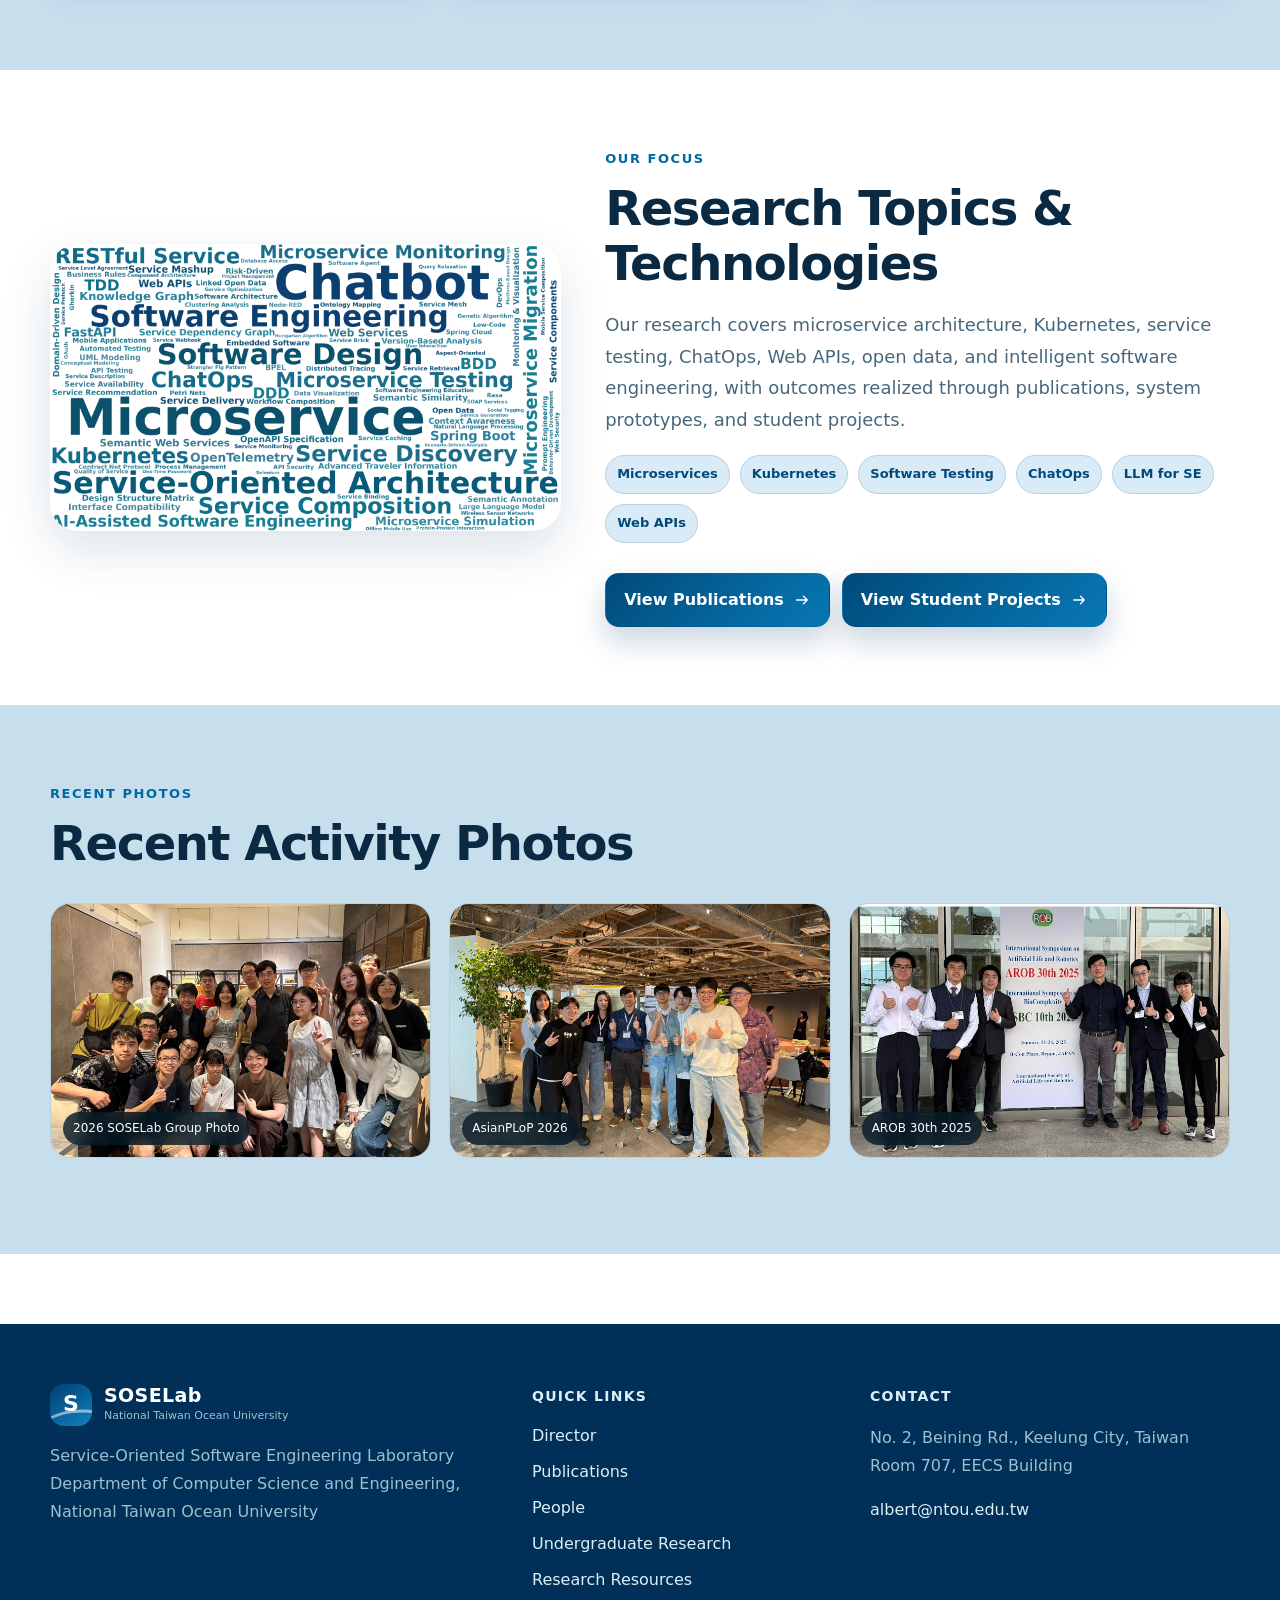
==== commit 9d522cd0: "fix: fixing the lab venue" ====
--- a/en/index.html
+++ b/en/index.html
@@ -1,16 +1,18 @@
 <!DOCTYPE html>
 
 <html data-theme="light" lang="en">
+
 <head>
-<meta charset="utf-8"/>
-<meta content="width=device-width, initial-scale=1" name="viewport"/>
-<title>Home | SOSELab</title>
-<meta content="SOSELab - Service-Oriented Software Engineering Laboratory at National Taiwan Ocean University." name="description"/>
-<meta content="#004f7c" name="theme-color"/>
-<link href="../assets/images/favicon.svg" rel="icon" type="image/svg+xml"/>
-<link href="../assets/css/site.css" rel="stylesheet"/>
-<link href="../index.html" hreflang="zh-Hant" rel="alternate"/>
-<style>
+    <meta charset="utf-8" />
+    <meta content="width=device-width, initial-scale=1" name="viewport" />
+    <title>Home | SOSELab</title>
+    <meta content="SOSELab - Service-Oriented Software Engineering Laboratory at National Taiwan Ocean University."
+        name="description" />
+    <meta content="#004f7c" name="theme-color" />
+    <link href="../assets/images/favicon.svg" rel="icon" type="image/svg+xml" />
+    <link href="../assets/css/site.css" rel="stylesheet" />
+    <link href="../index.html" hreflang="zh-Hant" rel="alternate" />
+    <style>
         /* Keep recent activity photos visually consistent without modifying source files. Using a 3:2 presentation ratio. */
         .gallery figure {
             display: flex;
@@ -30,202 +32,259 @@
         }
     </style>
 </head>
+
 <body class="home-page">
-<a class="skip-link" href="#main">Skip to main content</a>
-<header class="site-header" id="top">
-<div class="container header-inner">
-<a aria-label="SOSELab Home" class="brand" href="index.html">
-<span class="brand-mark"><span>S</span></span>
-<span><strong>SOSELab</strong><small>Service-Oriented Software Engineering Lab · NTOU</small></span>
-</a>
-<nav aria-label="Main navigation" class="desktop-nav"><a class="nav-link active" href="index.html">Home</a><a class="nav-link" href="director.html">Director</a><a class="nav-link" href="publications.html">Publications</a><a class="nav-link" href="people.html">People</a><a class="nav-link" href="projects.html">Undergraduate Research</a><a class="nav-link" href="resources.html">Research Resources</a></nav>
-<div class="header-actions"><a aria-label="切換至中文版" class="lang-switch" href="../index.html" lang="zh-Hant">中文</a>
-<button aria-label="Toggle dark mode" class="icon-btn" data-theme-toggle=""><svg aria-hidden="true" class="icon" fill="none" height="22" stroke="currentColor" stroke-linecap="round" stroke-linejoin="round" stroke-width="1.8" viewbox="0 0 24 24" width="22">
-<path d="M21 12.79A9 9 0 1 1 11.21 3 7 7 0 0 0 21 12.79Z"></path>
-</svg></button>
-<button aria-expanded="false" aria-label="Open menu" class="icon-btn mobile-menu-btn" data-menu-toggle=""><svg aria-hidden="true" class="icon" fill="none" height="22" stroke="currentColor" stroke-linecap="round" stroke-linejoin="round" stroke-width="1.8" viewbox="0 0 24 24" width="22">
-<path d="M4 7h16M4 12h16M4 17h16"></path>
-</svg></button>
-</div>
-</div>
-<nav aria-label="Mobile navigation" class="mobile-nav" data-mobile-nav=""><a class="nav-link active" href="index.html">Home</a><a class="nav-link" href="director.html">Director</a><a class="nav-link" href="publications.html">Publications</a><a class="nav-link" href="people.html">People</a><a class="nav-link" href="projects.html">Undergraduate Research</a><a class="nav-link" href="resources.html">Research Resources</a></nav>
-</header>
-<main id="main">
-<section class="hero">
-<div class="container">
-<div><span class="eyebrow">Department of Computer Science and Engineering, National Taiwan Ocean University</span>
-<h1>Service-Oriented Software Engineering Laboratory</h1>
-<p class="lead">Our laboratory focuses on the practical advancement of software engineering, with research on Service-Oriented Architecture and Service Computing technologies and applications.</p>
-<div class="actions"><a class="btn btn-primary" href="publications.html">Explore Publications <svg aria-hidden="true" class="icon" fill="none" height="18" stroke="currentColor" stroke-linecap="round" stroke-linejoin="round" stroke-width="1.8" viewbox="0 0 24 24" width="18">
-<path d="M5 12h14m-5-5 5 5-5 5"></path>
-</svg></a><a class="btn btn-secondary" href="director.html">Meet the Director</a></div>
-</div>
-</div>
-</section>
-<section class="section section-alt">
-<div class="container">
-<div class="section-head">
-<div>
-<div class="kicker">Research Areas</div>
-<h2>Research Areas</h2>
-</div>
-<p>Our research spans Web service discovery, composition, and availability, and extends to microservice migration, testing, monitoring, chatbots, and generative-AI-assisted software engineering.</p>
-</div>
-<div class="grid grid-3">
-<article class="card research-card reveal">
-<div class="card-icon"><svg aria-hidden="true" class="icon" fill="none" height="22" stroke="currentColor" stroke-linecap="round" stroke-linejoin="round" stroke-width="1.8" viewbox="0 0 24 24" width="22">
-<circle cx="12" cy="12" r="9"></circle>
-<path d="M3 12h18M12 3a14 14 0 0 1 0 18M12 3a14 14 0 0 0 0 18"></path>
-</svg></div>
-<h3>Microservice Monitoring &amp; Observability</h3>
-<p>Microservice Monitoring &amp; Observability</p>
-</article>
-<article class="card research-card reveal">
-<div class="card-icon"><svg aria-hidden="true" class="icon" fill="none" height="22" stroke="currentColor" stroke-linecap="round" stroke-linejoin="round" stroke-width="1.8" viewbox="0 0 24 24" width="22">
-<path d="m8 9-4 3 4 3M16 9l4 3-4 3M14 5l-4 14"></path>
-</svg></div>
-<h3>Microservice Testing</h3>
-<p>Microservice Testing</p>
-</article>
-<article class="card research-card reveal">
-<div class="card-icon">
-<svg aria-hidden="true" class="icon" fill="none" height="22" stroke="currentColor" stroke-linecap="round" stroke-linejoin="round" stroke-width="1.8" viewbox="0 0 24 24" width="22">
-<rect height="12" rx="1.5" width="6" x="2.5" y="6"></rect>
-<path d="M9 12h5"></path>
-<path d="m11.5 9.5 2.5 2.5-2.5 2.5"></path>
-<rect height="4.5" rx="1" width="5.5" x="16" y="3"></rect>
-<rect height="4.5" rx="1" width="5.5" x="16" y="9.75"></rect>
-<rect height="4.5" rx="1" width="5.5" x="16" y="16.5"></rect>
-</svg>
-</div>
-<h3>Software Architecture Migration</h3>
-<p>Software Architecture Migration</p>
-</article>
-<article class="card research-card reveal">
-<div class="card-icon"><svg aria-hidden="true" class="icon" fill="none" height="22" stroke="currentColor" stroke-linecap="round" stroke-linejoin="round" stroke-width="1.8" viewbox="0 0 24 24" width="22">
-<path d="M16 21v-2a4 4 0 0 0-4-4H6a4 4 0 0 0-4 4v2"></path>
-<circle cx="9" cy="7" r="4"></circle>
-<path d="M22 21v-2a4 4 0 0 0-3-3.87M16 3.13a4 4 0 0 1 0 7.75"></path>
-</svg></div>
-<h3>Chatbot Application Architecture</h3>
-<p>Chatbot Application Architecture</p>
-</article>
-<article class="card research-card reveal">
-<div class="card-icon">
-<svg aria-hidden="true" class="icon" fill="none" height="22" stroke="currentColor" stroke-linecap="round" stroke-linejoin="round" stroke-width="1.8" viewbox="0 0 24 24" width="22">
-<!-- DevOps infinity -->
-<path d="M7.5 8.5c-2.5 0-4.5 1.6-4.5 3.5s2 3.5 4.5 3.5
+    <a class="skip-link" href="#main">Skip to main content</a>
+    <header class="site-header" id="top">
+        <div class="container header-inner">
+            <a aria-label="SOSELab Home" class="brand" href="index.html">
+                <span class="brand-mark"><span>S</span></span>
+                <span><strong>SOSELab</strong><small>Service-Oriented Software Engineering Lab · NTOU</small></span>
+            </a>
+            <nav aria-label="Main navigation" class="desktop-nav"><a class="nav-link active"
+                    href="index.html">Home</a><a class="nav-link" href="director.html">Director</a><a class="nav-link"
+                    href="publications.html">Publications</a><a class="nav-link" href="people.html">People</a><a
+                    class="nav-link" href="projects.html">Undergraduate Research</a><a class="nav-link"
+                    href="resources.html">Research Resources</a></nav>
+            <div class="header-actions"><a aria-label="切換至中文版" class="lang-switch" href="../index.html"
+                    lang="zh-Hant">中文</a>
+                <button aria-label="Toggle dark mode" class="icon-btn" data-theme-toggle=""><svg aria-hidden="true"
+                        class="icon" fill="none" height="22" stroke="currentColor" stroke-linecap="round"
+                        stroke-linejoin="round" stroke-width="1.8" viewbox="0 0 24 24" width="22">
+                        <path d="M21 12.79A9 9 0 1 1 11.21 3 7 7 0 0 0 21 12.79Z"></path>
+                    </svg></button>
+                <button aria-expanded="false" aria-label="Open menu" class="icon-btn mobile-menu-btn"
+                    data-menu-toggle=""><svg aria-hidden="true" class="icon" fill="none" height="22"
+                        stroke="currentColor" stroke-linecap="round" stroke-linejoin="round" stroke-width="1.8"
+                        viewbox="0 0 24 24" width="22">
+                        <path d="M4 7h16M4 12h16M4 17h16"></path>
+                    </svg></button>
+            </div>
+        </div>
+        <nav aria-label="Mobile navigation" class="mobile-nav" data-mobile-nav=""><a class="nav-link active"
+                href="index.html">Home</a><a class="nav-link" href="director.html">Director</a><a class="nav-link"
+                href="publications.html">Publications</a><a class="nav-link" href="people.html">People</a><a
+                class="nav-link" href="projects.html">Undergraduate Research</a><a class="nav-link"
+                href="resources.html">Research Resources</a></nav>
+    </header>
+    <main id="main">
+        <section class="hero">
+            <div class="container">
+                <div><span class="eyebrow">Department of Computer Science and Engineering, National Taiwan Ocean
+                        University</span>
+                    <h1>Service-Oriented Software Engineering Laboratory</h1>
+                    <p class="lead">Our laboratory focuses on the practical advancement of software engineering, with
+                        research on Service-Oriented Architecture and Service Computing technologies and applications.
+                    </p>
+                    <div class="actions"><a class="btn btn-primary" href="publications.html">Explore Publications <svg
+                                aria-hidden="true" class="icon" fill="none" height="18" stroke="currentColor"
+                                stroke-linecap="round" stroke-linejoin="round" stroke-width="1.8" viewbox="0 0 24 24"
+                                width="18">
+                                <path d="M5 12h14m-5-5 5 5-5 5"></path>
+                            </svg></a><a class="btn btn-secondary" href="director.html">Meet the Director</a></div>
+                </div>
+            </div>
+        </section>
+        <section class="section section-alt">
+            <div class="container">
+                <div class="section-head">
+                    <div>
+                        <div class="kicker">Research Areas</div>
+                        <h2>Research Areas</h2>
+                    </div>
+                    <p>Our research spans Web service discovery, composition, and availability, and extends to
+                        microservice migration, testing, monitoring, chatbots, and generative-AI-assisted software
+                        engineering.</p>
+                </div>
+                <div class="grid grid-3">
+                    <article class="card research-card reveal">
+                        <div class="card-icon"><svg aria-hidden="true" class="icon" fill="none" height="22"
+                                stroke="currentColor" stroke-linecap="round" stroke-linejoin="round" stroke-width="1.8"
+                                viewbox="0 0 24 24" width="22">
+                                <circle cx="12" cy="12" r="9"></circle>
+                                <path d="M3 12h18M12 3a14 14 0 0 1 0 18M12 3a14 14 0 0 0 0 18"></path>
+                            </svg></div>
+                        <h3>Microservice Monitoring &amp; Observability</h3>
+                        <p>Microservice Monitoring &amp; Observability</p>
+                    </article>
+                    <article class="card research-card reveal">
+                        <div class="card-icon"><svg aria-hidden="true" class="icon" fill="none" height="22"
+                                stroke="currentColor" stroke-linecap="round" stroke-linejoin="round" stroke-width="1.8"
+                                viewbox="0 0 24 24" width="22">
+                                <path d="m8 9-4 3 4 3M16 9l4 3-4 3M14 5l-4 14"></path>
+                            </svg></div>
+                        <h3>Microservice Testing</h3>
+                        <p>Microservice Testing</p>
+                    </article>
+                    <article class="card research-card reveal">
+                        <div class="card-icon">
+                            <svg aria-hidden="true" class="icon" fill="none" height="22" stroke="currentColor"
+                                stroke-linecap="round" stroke-linejoin="round" stroke-width="1.8" viewbox="0 0 24 24"
+                                width="22">
+                                <rect height="12" rx="1.5" width="6" x="2.5" y="6"></rect>
+                                <path d="M9 12h5"></path>
+                                <path d="m11.5 9.5 2.5 2.5-2.5 2.5"></path>
+                                <rect height="4.5" rx="1" width="5.5" x="16" y="3"></rect>
+                                <rect height="4.5" rx="1" width="5.5" x="16" y="9.75"></rect>
+                                <rect height="4.5" rx="1" width="5.5" x="16" y="16.5"></rect>
+                            </svg>
+                        </div>
+                        <h3>Software Architecture Migration</h3>
+                        <p>Software Architecture Migration</p>
+                    </article>
+                    <article class="card research-card reveal">
+                        <div class="card-icon"><svg aria-hidden="true" class="icon" fill="none" height="22"
+                                stroke="currentColor" stroke-linecap="round" stroke-linejoin="round" stroke-width="1.8"
+                                viewbox="0 0 24 24" width="22">
+                                <path d="M16 21v-2a4 4 0 0 0-4-4H6a4 4 0 0 0-4 4v2"></path>
+                                <circle cx="9" cy="7" r="4"></circle>
+                                <path d="M22 21v-2a4 4 0 0 0-3-3.87M16 3.13a4 4 0 0 1 0 7.75"></path>
+                            </svg></div>
+                        <h3>Chatbot Application Architecture</h3>
+                        <p>Chatbot Application Architecture</p>
+                    </article>
+                    <article class="card research-card reveal">
+                        <div class="card-icon">
+                            <svg aria-hidden="true" class="icon" fill="none" height="22" stroke="currentColor"
+                                stroke-linecap="round" stroke-linejoin="round" stroke-width="1.8" viewbox="0 0 24 24"
+                                width="22">
+                                <!-- DevOps infinity -->
+                                <path d="M7.5 8.5c-2.5 0-4.5 1.6-4.5 3.5s2 3.5 4.5 3.5
                                         c3.5 0 5.5-7 9-7
                                         2.5 0 4.5 1.6 4.5 3.5s-2 3.5-4.5 3.5
                                         c-3.5 0-5.5-7-9-7Z">
-</path>
-<!-- AI spark -->
-<path d="M18 3v3"></path>
-<path d="M16.5 4.5h3"></path>
-</svg>
-</div>
-<h3>AI-Augmented DevOps</h3>
-<p>AI-Augmented DevOps</p>
-</article>
-<article class="card research-card reveal">
-<div class="card-icon"><svg aria-hidden="true" class="icon" fill="none" height="22" stroke="currentColor" stroke-linecap="round" stroke-linejoin="round" stroke-width="1.8" viewbox="0 0 24 24" width="22">
-<circle cx="11" cy="11" r="7"></circle>
-<path d="m20 20-4-4"></path>
-</svg></div>
-<h3>Web Service Discovery &amp; Recommendation</h3>
-<p>Web Service Discovery &amp; Recommendation</p>
-</article>
-<article class="card research-card reveal">
-<div class="card-icon"><svg aria-hidden="true" class="icon" fill="none" height="22" stroke="currentColor" stroke-linecap="round" stroke-linejoin="round" stroke-width="1.8" viewbox="0 0 24 24" width="22">
-<path d="m8 9-4 3 4 3M16 9l4 3-4 3M14 5l-4 14"></path>
-</svg></div>
-<h3>Web Service Composition &amp; Mashup</h3>
-<p>Service Composition &amp; Mashup</p>
-</article>
-<article class="card research-card reveal">
-<div class="card-icon"><svg aria-hidden="true" class="icon" fill="none" height="22" stroke="currentColor" stroke-linecap="round" stroke-linejoin="round" stroke-width="1.8" viewbox="0 0 24 24" width="22">
-<circle cx="12" cy="12" r="9"></circle>
-<path d="M3 12h18M12 3a14 14 0 0 1 0 18M12 3a14 14 0 0 0 0 18"></path>
-</svg></div>
-<h3>Open Data &amp; Semantic Web</h3>
-<p>Open Data &amp; Semantic Web</p>
-</article>
-<article class="card research-card reveal">
-<div class="card-icon">
-<svg aria-hidden="true" class="icon" fill="none" height="22" stroke="currentColor" stroke-linecap="round" stroke-linejoin="round" stroke-width="1.8" viewbox="0 0 24 24" width="22">
- Healthcare 
-<path d="M7 3h4v4h4v4h-4v4H7v-4H3V7h4V3Z"></path>
- Interoperability 
-<circle cx="18" cy="15" r="2"></circle>
-<circle cx="18" cy="21" r="2"></circle>
-<path d="M15 17h1"></path>
-<path d="M18 17v2"></path>
-</svg>
-</div>
-<h3>Healthcare Interoperability</h3>
-<p>Healthcare Interoperability &amp; FHIR</p>
-</article>
-</div>
-</div>
-</section>
-<section class="section">
-<div class="container feature-panel">
-<div><img alt="SOSELab 研究關鍵字文字雲" src="../assets/images/wordcloud.png"/></div>
-<div>
-<div class="kicker">Our Focus</div>
-<h2 class="page-title">Research Topics &amp; Technologies</h2>
-<p class="lead">Our research covers microservice architecture, Kubernetes, service testing, ChatOps, Web APIs, open data, and intelligent software engineering, with outcomes realized through publications, system prototypes, and student projects.</p>
-<div class="tag-list"><span class="tag">Microservices</span><span class="tag">Kubernetes</span><span class="tag">Software Testing</span><span class="tag">ChatOps</span><span class="tag">LLM for
+                                </path>
+                                <!-- AI spark -->
+                                <path d="M18 3v3"></path>
+                                <path d="M16.5 4.5h3"></path>
+                            </svg>
+                        </div>
+                        <h3>AI-Augmented DevOps</h3>
+                        <p>AI-Augmented DevOps</p>
+                    </article>
+                    <article class="card research-card reveal">
+                        <div class="card-icon"><svg aria-hidden="true" class="icon" fill="none" height="22"
+                                stroke="currentColor" stroke-linecap="round" stroke-linejoin="round" stroke-width="1.8"
+                                viewbox="0 0 24 24" width="22">
+                                <circle cx="11" cy="11" r="7"></circle>
+                                <path d="m20 20-4-4"></path>
+                            </svg></div>
+                        <h3>Web Service Discovery &amp; Recommendation</h3>
+                        <p>Web Service Discovery &amp; Recommendation</p>
+                    </article>
+                    <article class="card research-card reveal">
+                        <div class="card-icon"><svg aria-hidden="true" class="icon" fill="none" height="22"
+                                stroke="currentColor" stroke-linecap="round" stroke-linejoin="round" stroke-width="1.8"
+                                viewbox="0 0 24 24" width="22">
+                                <path d="m8 9-4 3 4 3M16 9l4 3-4 3M14 5l-4 14"></path>
+                            </svg></div>
+                        <h3>Web Service Composition &amp; Mashup</h3>
+                        <p>Service Composition &amp; Mashup</p>
+                    </article>
+                    <article class="card research-card reveal">
+                        <div class="card-icon"><svg aria-hidden="true" class="icon" fill="none" height="22"
+                                stroke="currentColor" stroke-linecap="round" stroke-linejoin="round" stroke-width="1.8"
+                                viewbox="0 0 24 24" width="22">
+                                <circle cx="12" cy="12" r="9"></circle>
+                                <path d="M3 12h18M12 3a14 14 0 0 1 0 18M12 3a14 14 0 0 0 0 18"></path>
+                            </svg></div>
+                        <h3>Open Data &amp; Semantic Web</h3>
+                        <p>Open Data &amp; Semantic Web</p>
+                    </article>
+                    <article class="card research-card reveal">
+                        <div class="card-icon">
+                            <svg aria-hidden="true" class="icon" fill="none" height="22" stroke="currentColor"
+                                stroke-linecap="round" stroke-linejoin="round" stroke-width="1.8" viewbox="0 0 24 24"
+                                width="22">
+                                Healthcare
+                                <path d="M7 3h4v4h4v4h-4v4H7v-4H3V7h4V3Z"></path>
+                                Interoperability
+                                <circle cx="18" cy="15" r="2"></circle>
+                                <circle cx="18" cy="21" r="2"></circle>
+                                <path d="M15 17h1"></path>
+                                <path d="M18 17v2"></path>
+                            </svg>
+                        </div>
+                        <h3>Healthcare Interoperability</h3>
+                        <p>Healthcare Interoperability &amp; FHIR</p>
+                    </article>
+                </div>
+            </div>
+        </section>
+        <section class="section">
+            <div class="container feature-panel">
+                <div><img alt="SOSELab 研究關鍵字文字雲" src="../assets/images/wordcloud.png" /></div>
+                <div>
+                    <div class="kicker">Our Focus</div>
+                    <h2 class="page-title">Research Topics &amp; Technologies</h2>
+                    <p class="lead">Our research covers microservice architecture, Kubernetes, service testing, ChatOps,
+                        Web APIs, open data, and intelligent software engineering, with outcomes realized through
+                        publications, system prototypes, and student projects.</p>
+                    <div class="tag-list"><span class="tag">Microservices</span><span class="tag">Kubernetes</span><span
+                            class="tag">Software Testing</span><span class="tag">ChatOps</span><span class="tag">LLM for
                             SE</span><span class="tag">Web APIs</span></div>
-<div class="actions"><a class="btn btn-primary" href="publication.html">View Publications <svg aria-hidden="true" class="icon" fill="none" height="18" stroke="currentColor" stroke-linecap="round" stroke-linejoin="round" stroke-width="1.8" viewbox="0 0 24 24" width="18">
-<path d="M5 12h14m-5-5 5 5-5 5"></path>
-</svg></a>
-<a class="btn btn-primary" href="projects.html">View Student Projects <svg aria-hidden="true" class="icon" fill="none" height="18" stroke="currentColor" stroke-linecap="round" stroke-linejoin="round" stroke-width="1.8" viewbox="0 0 24 24" width="18">
-<path d="M5 12h14m-5-5 5 5-5 5"></path>
-</svg></a>
-</div>
-</div>
-</div>
-</section>
-<section class="section section-alt">
-<div class="container">
-<div class="section-head">
-<div>
-<div class="kicker">Recent Photos</div>
-<h2>Recent Activity Photos</h2>
-</div>
-</div>
-<div class="gallery">
-<figure><img alt="SOSELab 2026 實驗室合照" loading="lazy" src="../assets/images/soselab-2026.jpg"/>
-<figcaption>2026 SOSELab Group Photo</figcaption>
-</figure>
-<figure><img alt="SOSELab 參與 AsianPLoP 2026 研討會合照" loading="lazy" src="../assets/images/soselab-2026-asianplop.jpg"/>
-<figcaption>AsianPLoP 2026</figcaption>
-</figure>
-<figure><img alt="SOSELab 參與 AROB 30th 2025 研討會合照" loading="lazy" src="../assets/images/soselab-2025-arob.jpeg"/>
-<figcaption>AROB 30th 2025</figcaption>
-</figure>
-</div>
-</div>
-</section>
-</main>
-<footer class="site-footer">
-<div class="container footer-grid">
-<div><a class="brand footer-brand" href="index.html"><span class="brand-mark"><span>S</span></span><span><strong>SOSELab</strong><small>National Taiwan
+                    <div class="actions"><a class="btn btn-primary" href="publication.html">View Publications <svg
+                                aria-hidden="true" class="icon" fill="none" height="18" stroke="currentColor"
+                                stroke-linecap="round" stroke-linejoin="round" stroke-width="1.8" viewbox="0 0 24 24"
+                                width="18">
+                                <path d="M5 12h14m-5-5 5 5-5 5"></path>
+                            </svg></a>
+                        <a class="btn btn-primary" href="projects.html">View Student Projects <svg aria-hidden="true"
+                                class="icon" fill="none" height="18" stroke="currentColor" stroke-linecap="round"
+                                stroke-linejoin="round" stroke-width="1.8" viewbox="0 0 24 24" width="18">
+                                <path d="M5 12h14m-5-5 5 5-5 5"></path>
+                            </svg></a>
+                    </div>
+                </div>
+            </div>
+        </section>
+        <section class="section section-alt">
+            <div class="container">
+                <div class="section-head">
+                    <div>
+                        <div class="kicker">Recent Photos</div>
+                        <h2>Recent Activity Photos</h2>
+                    </div>
+                </div>
+                <div class="gallery">
+                    <figure><img alt="SOSELab 2026 實驗室合照" loading="lazy" src="../assets/images/soselab-2026.jpg" />
+                        <figcaption>2026 SOSELab Group Photo</figcaption>
+                    </figure>
+                    <figure><img alt="SOSELab 參與 AsianPLoP 2026 研討會合照" loading="lazy"
+                            src="../assets/images/soselab-2026-asianplop.jpg" />
+                        <figcaption>AsianPLoP 2026</figcaption>
+                    </figure>
+                    <figure><img alt="SOSELab 參與 AROB 30th 2025 研討會合照" loading="lazy"
+                            src="../assets/images/soselab-2025-arob.jpeg" />
+                        <figcaption>AROB 30th 2025</figcaption>
+                    </figure>
+                </div>
+            </div>
+        </section>
+    </main>
+    <footer class="site-footer">
+        <div class="container footer-grid">
+            <div><a class="brand footer-brand" href="index.html"><span
+                        class="brand-mark"><span>S</span></span><span><strong>SOSELab</strong><small>National Taiwan
                             Ocean University</small></span></a>
-<p>Service-Oriented Software Engineering Laboratory<br/>Department of Computer Science and Engineering, National Taiwan Ocean University</p>
-</div>
-<div>
-<h3>Quick Links</h3>
-<div class="footer-links"><a href="director.html">Director</a><a href="publications.html">Publications</a><a href="people.html">People</a><a href="projects.html">Undergraduate Research</a><a href="resources.html">Research Resources</a>
-</div>
-</div>
-<div>
-<h3>Contact</h3>
-<p>No. 2, Beining Rd., Keelung City, Taiwan<br/>Room 804, EECS Building</p><a href="mailto:albert@ntou.edu.tw">albert@ntou.edu.tw</a>
-</div>
-</div>
-</footer>
-<script src="../assets/js/site.js"></script>
+                <p>Service-Oriented Software Engineering Laboratory<br />Department of Computer Science and Engineering,
+                    National Taiwan Ocean University</p>
+            </div>
+            <div>
+                <h3>Quick Links</h3>
+                <div class="footer-links"><a href="director.html">Director</a><a
+                        href="publications.html">Publications</a><a href="people.html">People</a><a
+                        href="projects.html">Undergraduate Research</a><a href="resources.html">Research Resources</a>
+                </div>
+            </div>
+            <div>
+                <h3>Contact</h3>
+                <p>No. 2, Beining Rd., Keelung City, Taiwan<br />Room 707, EECS Building</p><a
+                    href="mailto:albert@ntou.edu.tw">albert@ntou.edu.tw</a>
+            </div>
+        </div>
+    </footer>
+    <script src="../assets/js/site.js"></script>
 </body>
+
 </html>
